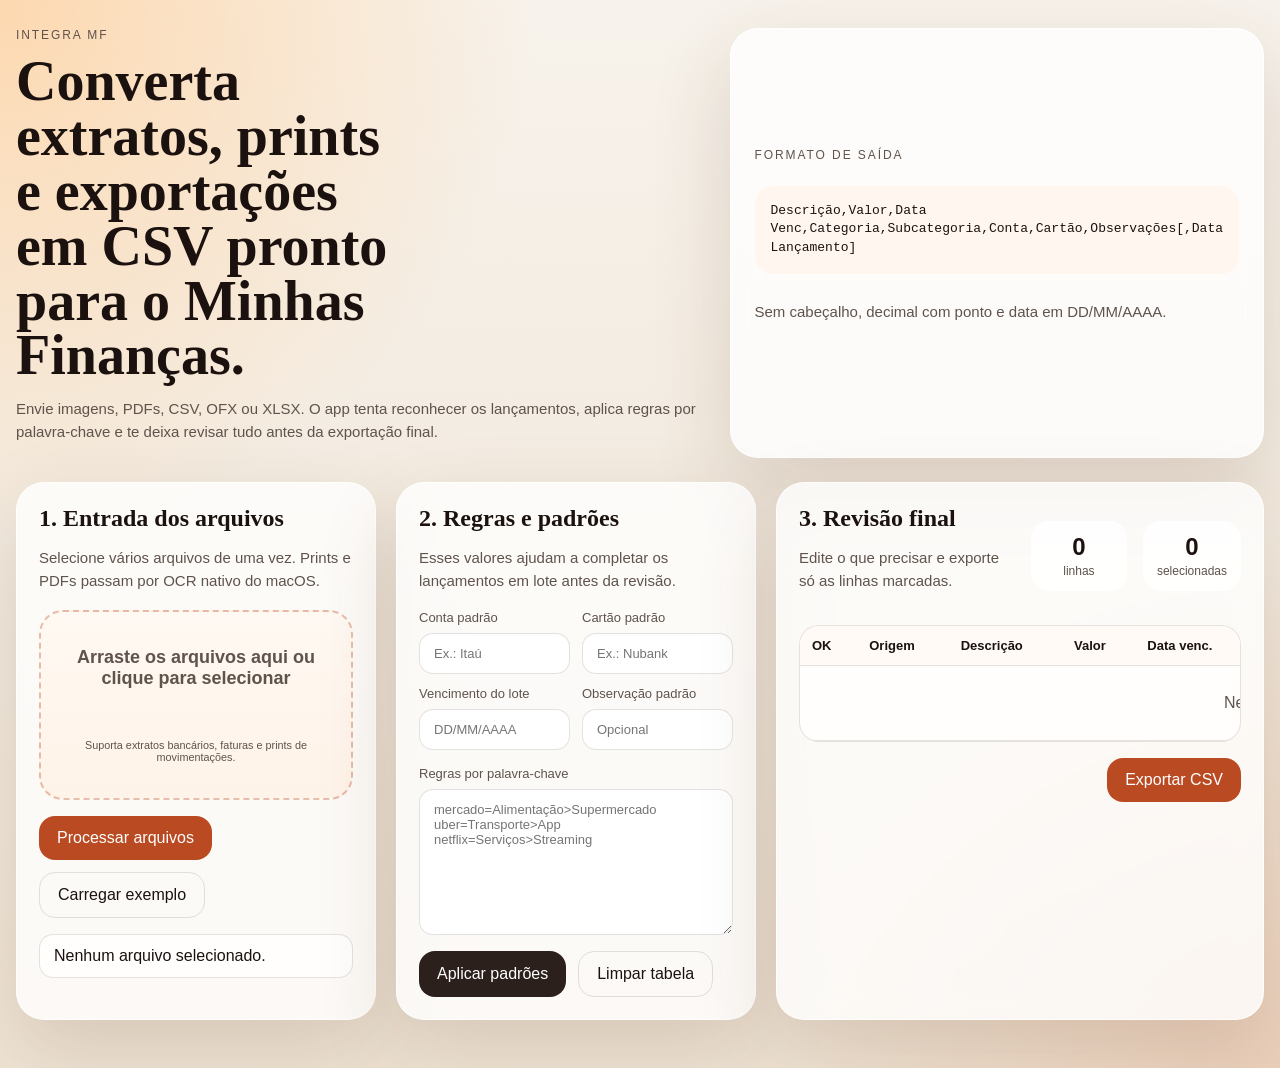
==== static/index.html @ c79da501 "feat: cria integrador para importacao no minhas financas" ====
<!doctype html>
<html lang="pt-BR">
  <head>
    <meta charset="utf-8" />
    <meta name="viewport" content="width=device-width, initial-scale=1" />
    <title>Integra MF</title>
    <link rel="stylesheet" href="/static/styles.css" />
  </head>
  <body>
    <div class="page-shell">
      <header class="hero">
        <div>
          <p class="eyebrow">Integra MF</p>
          <h1>Converta extratos, prints e exportações em CSV pronto para o Minhas Finanças.</h1>
          <p class="lede">
            Envie imagens, PDFs, CSV, OFX ou XLSX. O app tenta reconhecer os lançamentos, aplica regras por palavra-chave e te deixa revisar tudo antes da exportação final.
          </p>
        </div>
        <div class="hero-card">
          <p class="card-kicker">Formato de saída</p>
          <code>Descrição,Valor,Data Venc,Categoria,Subcategoria,Conta,Cartão,Observações[,Data Lançamento]</code>
          <p class="muted">Sem cabeçalho, decimal com ponto e data em DD/MM/AAAA.</p>
        </div>
      </header>

      <main class="grid">
        <section class="panel upload-panel">
          <div class="panel-head">
            <h2>1. Entrada dos arquivos</h2>
            <p>Selecione vários arquivos de uma vez. Prints e PDFs passam por OCR nativo do macOS.</p>
          </div>
          <label class="dropzone" for="files">
            <input id="files" type="file" multiple accept=".csv,.txt,.xlsx,.ofx,.pdf,.png,.jpg,.jpeg,.heic" />
            <span>Arraste os arquivos aqui ou clique para selecionar</span>
            <small>Suporta extratos bancários, faturas e prints de movimentações.</small>
          </label>
          <div class="actions">
            <button id="processBtn" class="primary">Processar arquivos</button>
            <button id="sampleBtn" class="ghost" type="button">Carregar exemplo</button>
          </div>
          <ul id="selectedFiles" class="file-list"></ul>
          <div id="diagnostics" class="diagnostics"></div>
        </section>

        <section class="panel settings-panel">
          <div class="panel-head">
            <h2>2. Regras e padrões</h2>
            <p>Esses valores ajudam a completar os lançamentos em lote antes da revisão.</p>
          </div>
          <div class="form-grid">
            <label>
              Conta padrão
              <input id="defaultAccount" placeholder="Ex.: Itaú" />
            </label>
            <label>
              Cartão padrão
              <input id="defaultCard" placeholder="Ex.: Nubank" />
            </label>
            <label>
              Vencimento do lote
              <input id="defaultDueDate" placeholder="DD/MM/AAAA" />
            </label>
            <label>
              Observação padrão
              <input id="defaultObservation" placeholder="Opcional" />
            </label>
          </div>
          <label class="rules">
            Regras por palavra-chave
            <textarea id="rulesText" rows="8" placeholder="mercado=Alimentação>Supermercado&#10;uber=Transporte>App&#10;netflix=Serviços>Streaming"></textarea>
          </label>
          <div class="actions">
            <button id="applyDefaultsBtn" class="secondary" type="button">Aplicar padrões</button>
            <button id="clearBtn" class="ghost" type="button">Limpar tabela</button>
          </div>
        </section>

        <section class="panel table-panel">
          <div class="panel-head table-head">
            <div>
              <h2>3. Revisão final</h2>
              <p>Edite o que precisar e exporte só as linhas marcadas.</p>
            </div>
            <div class="stats">
              <div class="stat">
                <strong id="recordCount">0</strong>
                <span>linhas</span>
              </div>
              <div class="stat">
                <strong id="selectedCount">0</strong>
                <span>selecionadas</span>
              </div>
            </div>
          </div>
          <div class="table-wrap">
            <table>
              <thead>
                <tr>
                  <th>OK</th>
                  <th>Origem</th>
                  <th>Descrição</th>
                  <th>Valor</th>
                  <th>Data venc.</th>
                  <th>Categoria</th>
                  <th>Subcategoria</th>
                  <th>Conta</th>
                  <th>Cartão</th>
                  <th>Observações</th>
                  <th>Data lanç.</th>
                </tr>
              </thead>
              <tbody id="recordsBody">
                <tr class="empty-state">
                  <td colspan="11">Nenhum lançamento carregado ainda.</td>
                </tr>
              </tbody>
            </table>
          </div>
          <div class="actions sticky-actions">
            <button id="exportBtn" class="primary" type="button">Exportar CSV</button>
          </div>
        </section>
      </main>
    </div>

    <template id="rowTemplate">
      <tr>
        <td><input data-field="selected" type="checkbox" checked /></td>
        <td class="source-cell"></td>
        <td><input data-field="description" /></td>
        <td><input data-field="amount" /></td>
        <td><input data-field="due_date" placeholder="DD/MM/AAAA" /></td>
        <td><input data-field="category" /></td>
        <td><input data-field="subcategory" /></td>
        <td><input data-field="account" /></td>
        <td><input data-field="card" /></td>
        <td><input data-field="observations" /></td>
        <td><input data-field="launch_date" placeholder="DD/MM/AAAA HH:mm" /></td>
      </tr>
    </template>

    <script src="/static/app.js"></script>
  </body>
  </html>
---- static/styles.css ----
:root {
  --bg: #f3efe7;
  --panel: rgba(255, 255, 255, 0.78);
  --panel-strong: rgba(255, 255, 255, 0.92);
  --text: #1b120f;
  --muted: #5f534c;
  --line: rgba(68, 51, 41, 0.14);
  --accent: #ba4a22;
  --accent-soft: #ffd8b6;
  --ok: #264e36;
  --shadow: 0 30px 80px rgba(88, 48, 26, 0.16);
}

* {
  box-sizing: border-box;
}

body {
  margin: 0;
  color: var(--text);
  font-family: "Avenir Next", "Segoe UI", sans-serif;
  background:
    radial-gradient(circle at top left, rgba(255, 208, 156, 0.75), transparent 32%),
    radial-gradient(circle at bottom right, rgba(218, 119, 68, 0.18), transparent 30%),
    linear-gradient(180deg, #f7f2eb 0%, #efe4d5 100%);
  min-height: 100vh;
}

.page-shell {
  width: min(1380px, calc(100vw - 32px));
  margin: 0 auto;
  padding: 28px 0 48px;
}

.hero {
  display: grid;
  grid-template-columns: 1.35fr 0.9fr;
  gap: 24px;
  align-items: stretch;
  margin-bottom: 24px;
}

.eyebrow,
.card-kicker {
  margin: 0 0 12px;
  text-transform: uppercase;
  letter-spacing: 0.16em;
  font-size: 12px;
  color: var(--muted);
}

h1,
h2 {
  margin: 0;
  font-family: Georgia, "Times New Roman", serif;
  font-weight: 700;
}

h1 {
  font-size: clamp(32px, 5vw, 56px);
  line-height: 0.98;
  max-width: 14ch;
}

.lede,
.panel-head p,
.muted {
  color: var(--muted);
  font-size: 15px;
  line-height: 1.5;
}

.hero-card,
.panel {
  background: var(--panel);
  backdrop-filter: blur(14px);
  border: 1px solid rgba(255, 255, 255, 0.8);
  border-radius: 28px;
  box-shadow: var(--shadow);
}

.hero-card {
  padding: 24px;
  display: flex;
  flex-direction: column;
  justify-content: center;
  gap: 12px;
}

.hero-card code {
  background: #fff7ef;
  border-radius: 18px;
  padding: 16px;
  white-space: normal;
  line-height: 1.45;
}

.grid {
  display: grid;
  grid-template-columns: 360px 360px 1fr;
  gap: 20px;
}

.panel {
  padding: 22px;
}

.table-panel {
  min-width: 0;
}

.panel-head {
  margin-bottom: 18px;
}

.dropzone {
  display: grid;
  place-items: center;
  text-align: center;
  min-height: 190px;
  border: 2px dashed rgba(186, 74, 34, 0.34);
  border-radius: 24px;
  background: linear-gradient(180deg, rgba(255, 248, 241, 0.9), rgba(255, 240, 226, 0.7));
  cursor: pointer;
  padding: 18px;
}

.dropzone input {
  display: none;
}

.dropzone span {
  font-size: 18px;
  font-weight: 700;
}

.dropzone small {
  margin-top: 8px;
  color: var(--muted);
}

.actions {
  display: flex;
  flex-wrap: wrap;
  gap: 12px;
  margin-top: 16px;
}

button {
  border: 0;
  border-radius: 16px;
  padding: 13px 18px;
  font: inherit;
  cursor: pointer;
  transition: transform 0.16s ease, opacity 0.16s ease;
}

button:hover {
  transform: translateY(-1px);
}

button.primary {
  background: var(--accent);
  color: white;
}

button.secondary {
  background: #2b201b;
  color: white;
}

button.ghost {
  background: transparent;
  border: 1px solid var(--line);
  color: var(--text);
}

.file-list,
.diagnostics {
  margin: 16px 0 0;
  padding: 0;
  list-style: none;
}

.file-list li,
.diagnostics p {
  margin: 0 0 8px;
  padding: 12px 14px;
  background: rgba(255, 255, 255, 0.76);
  border-radius: 14px;
  border: 1px solid var(--line);
}

.form-grid {
  display: grid;
  grid-template-columns: 1fr 1fr;
  gap: 12px;
}

label {
  display: grid;
  gap: 8px;
  font-size: 13px;
  color: var(--muted);
}

input,
textarea {
  width: 100%;
  border: 1px solid var(--line);
  border-radius: 14px;
  padding: 12px 14px;
  font: inherit;
  color: var(--text);
  background: var(--panel-strong);
}

textarea {
  resize: vertical;
}

.rules {
  margin-top: 16px;
}

.table-head,
.stats {
  display: flex;
  align-items: center;
  justify-content: space-between;
  gap: 16px;
}

.stats {
  justify-content: flex-end;
}

.stat {
  min-width: 96px;
  padding: 12px 14px;
  border-radius: 18px;
  background: rgba(255, 255, 255, 0.82);
  text-align: center;
}

.stat strong {
  display: block;
  font-size: 24px;
}

.stat span {
  color: var(--muted);
  font-size: 12px;
}

.table-wrap {
  overflow: auto;
  border-radius: 20px;
  border: 1px solid var(--line);
  background: rgba(255, 255, 255, 0.74);
}

table {
  width: 100%;
  border-collapse: collapse;
  min-width: 1120px;
}

th,
td {
  padding: 12px;
  border-bottom: 1px solid var(--line);
  text-align: left;
  vertical-align: top;
}

th {
  position: sticky;
  top: 0;
  background: #fffaf6;
  z-index: 1;
  font-size: 13px;
}

td input[type="checkbox"] {
  width: 18px;
  height: 18px;
  accent-color: var(--ok);
}

.source-cell {
  color: var(--muted);
  font-size: 12px;
  min-width: 140px;
}

.empty-state td {
  text-align: center;
  color: var(--muted);
  padding: 28px;
}

.sticky-actions {
  justify-content: flex-end;
}

@media (max-width: 1160px) {
  .hero,
  .grid {
    grid-template-columns: 1fr;
  }
}

@media (max-width: 720px) {
  .page-shell {
    width: min(100vw - 18px, 100%);
    padding-top: 12px;
  }

  .panel,
  .hero-card {
    border-radius: 22px;
    padding: 18px;
  }

  .form-grid {
    grid-template-columns: 1fr;
  }

  h1 {
    max-width: none;
  }
}
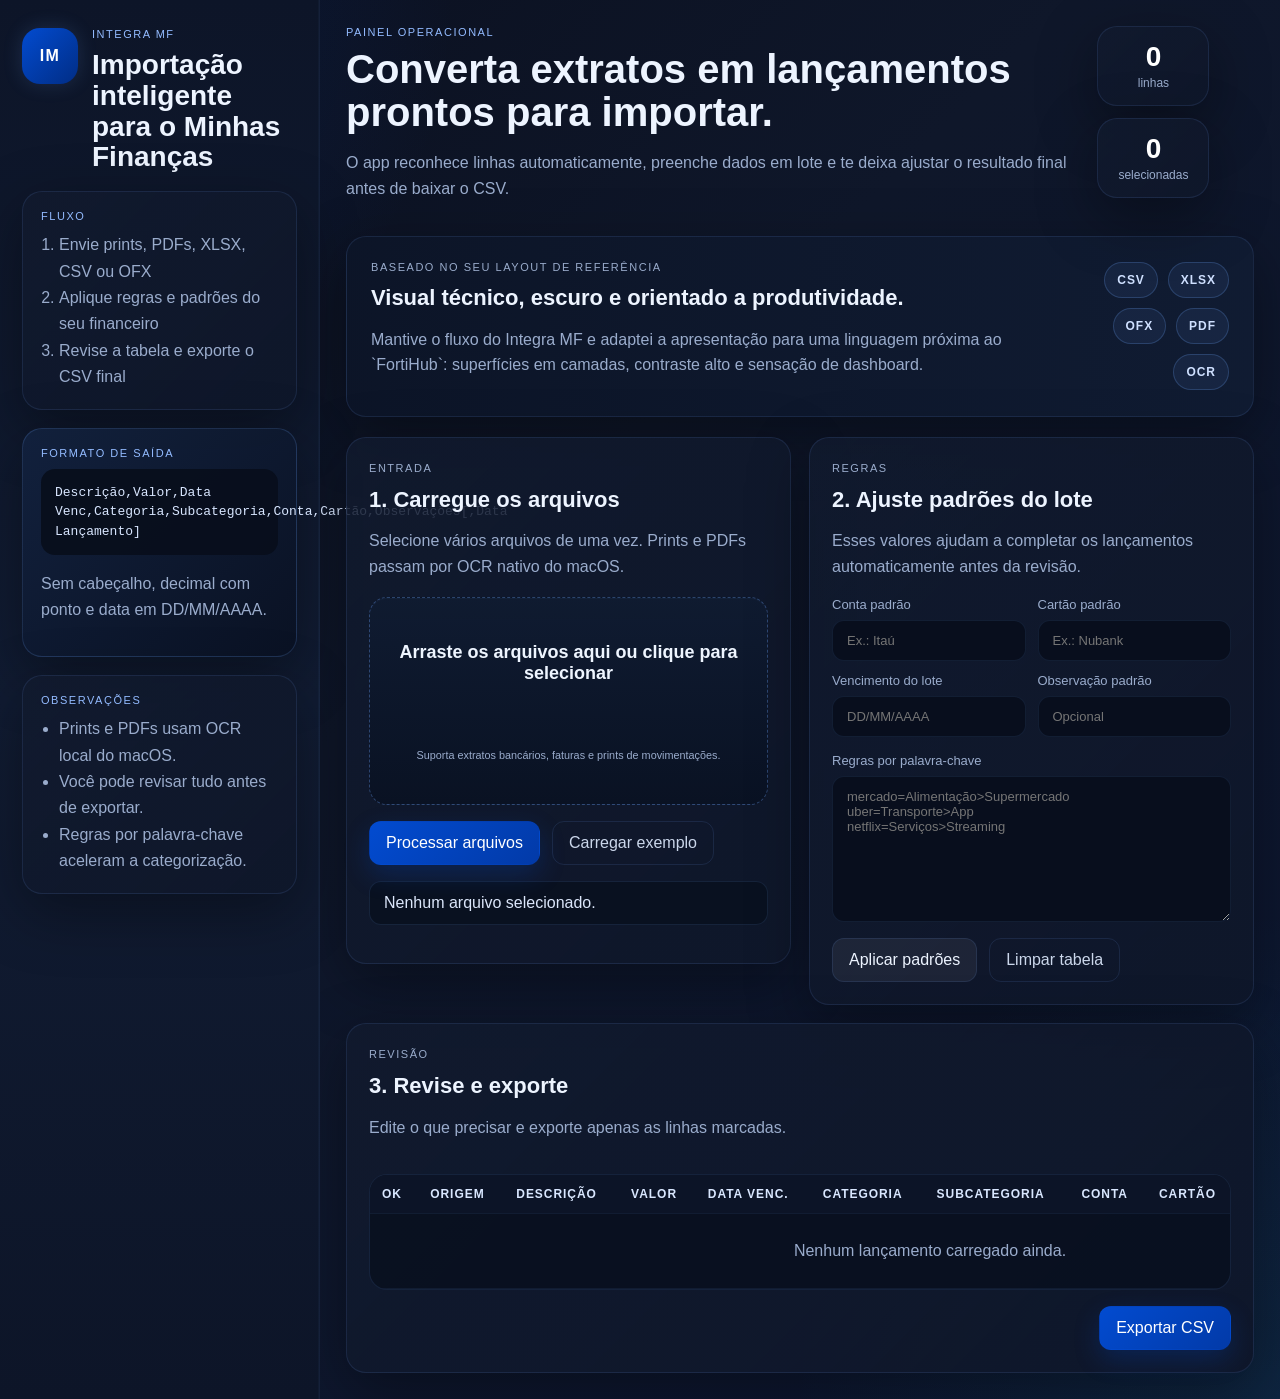
==== commit c14881b2: "new-layout" ====
--- a/static/index.html
+++ b/static/index.html
@@ -1,5 +1,5 @@
 <!doctype html>
-<html lang="pt-BR">
+<html lang="pt-BR" class="dark">
   <head>
     <meta charset="utf-8" />
     <meta name="viewport" content="width=device-width, initial-scale=1" />
@@ -7,119 +7,170 @@
     <link rel="stylesheet" href="/static/styles.css" />
   </head>
   <body>
-    <div class="page-shell">
-      <header class="hero">
-        <div>
-          <p class="eyebrow">Integra MF</p>
-          <h1>Converta extratos, prints e exportações em CSV pronto para o Minhas Finanças.</h1>
-          <p class="lede">
-            Envie imagens, PDFs, CSV, OFX ou XLSX. O app tenta reconhecer os lançamentos, aplica regras por palavra-chave e te deixa revisar tudo antes da exportação final.
-          </p>
+    <div class="app-shell">
+      <aside class="sidebar">
+        <div class="brand-block">
+          <div class="brand-mark">IM</div>
+          <div>
+            <p class="eyebrow">Integra MF</p>
+            <h1>Importação inteligente para o Minhas Finanças</h1>
+          </div>
         </div>
-        <div class="hero-card">
-          <p class="card-kicker">Formato de saída</p>
+
+        <div class="sidebar-card">
+          <p class="card-label">Fluxo</p>
+          <ol class="step-list">
+            <li>Envie prints, PDFs, XLSX, CSV ou OFX</li>
+            <li>Aplique regras e padrões do seu financeiro</li>
+            <li>Revise a tabela e exporte o CSV final</li>
+          </ol>
+        </div>
+
+        <div class="sidebar-card accent-card">
+          <p class="card-label">Formato de saída</p>
           <code>Descrição,Valor,Data Venc,Categoria,Subcategoria,Conta,Cartão,Observações[,Data Lançamento]</code>
           <p class="muted">Sem cabeçalho, decimal com ponto e data em DD/MM/AAAA.</p>
         </div>
-      </header>
 
-      <main class="grid">
-        <section class="panel upload-panel">
-          <div class="panel-head">
-            <h2>1. Entrada dos arquivos</h2>
-            <p>Selecione vários arquivos de uma vez. Prints e PDFs passam por OCR nativo do macOS.</p>
+        <div class="sidebar-card">
+          <p class="card-label">Observações</p>
+          <ul class="sidebar-notes">
+            <li>Prints e PDFs usam OCR local do macOS.</li>
+            <li>Você pode revisar tudo antes de exportar.</li>
+            <li>Regras por palavra-chave aceleram a categorização.</li>
+          </ul>
+        </div>
+      </aside>
+
+      <main class="workspace">
+        <header class="topbar">
+          <div>
+            <p class="eyebrow">Painel Operacional</p>
+            <h2>Converta extratos em lançamentos prontos para importar.</h2>
+            <p class="lede">
+              O app reconhece linhas automaticamente, preenche dados em lote e te deixa ajustar o resultado final antes de baixar o CSV.
+            </p>
           </div>
-          <label class="dropzone" for="files">
-            <input id="files" type="file" multiple accept=".csv,.txt,.xlsx,.ofx,.pdf,.png,.jpg,.jpeg,.heic" />
-            <span>Arraste os arquivos aqui ou clique para selecionar</span>
-            <small>Suporta extratos bancários, faturas e prints de movimentações.</small>
-          </label>
-          <div class="actions">
-            <button id="processBtn" class="primary">Processar arquivos</button>
-            <button id="sampleBtn" class="ghost" type="button">Carregar exemplo</button>
+          <div class="topbar-stats">
+            <div class="metric-card">
+              <strong id="recordCount">0</strong>
+              <span>linhas</span>
+            </div>
+            <div class="metric-card">
+              <strong id="selectedCount">0</strong>
+              <span>selecionadas</span>
+            </div>
           </div>
-          <ul id="selectedFiles" class="file-list"></ul>
-          <div id="diagnostics" class="diagnostics"></div>
-        </section>
+        </header>
 
-        <section class="panel settings-panel">
-          <div class="panel-head">
-            <h2>2. Regras e padrões</h2>
-            <p>Esses valores ajudam a completar os lançamentos em lote antes da revisão.</p>
+        <section class="hero-banner">
+          <div class="hero-copy">
+            <p class="eyebrow">Baseado no seu layout de referência</p>
+            <h3>Visual técnico, escuro e orientado a produtividade.</h3>
+            <p>
+              Mantive o fluxo do Integra MF e adaptei a apresentação para uma linguagem próxima ao `FortiHub`: superfícies em camadas, contraste alto e sensação de dashboard.
+            </p>
           </div>
-          <div class="form-grid">
-            <label>
-              Conta padrão
-              <input id="defaultAccount" placeholder="Ex.: Itaú" />
-            </label>
-            <label>
-              Cartão padrão
-              <input id="defaultCard" placeholder="Ex.: Nubank" />
-            </label>
-            <label>
-              Vencimento do lote
-              <input id="defaultDueDate" placeholder="DD/MM/AAAA" />
-            </label>
-            <label>
-              Observação padrão
-              <input id="defaultObservation" placeholder="Opcional" />
-            </label>
-          </div>
-          <label class="rules">
-            Regras por palavra-chave
-            <textarea id="rulesText" rows="8" placeholder="mercado=Alimentação>Supermercado&#10;uber=Transporte>App&#10;netflix=Serviços>Streaming"></textarea>
-          </label>
-          <div class="actions">
-            <button id="applyDefaultsBtn" class="secondary" type="button">Aplicar padrões</button>
-            <button id="clearBtn" class="ghost" type="button">Limpar tabela</button>
+          <div class="hero-chips">
+            <span>CSV</span>
+            <span>XLSX</span>
+            <span>OFX</span>
+            <span>PDF</span>
+            <span>OCR</span>
           </div>
         </section>
 
-        <section class="panel table-panel">
-          <div class="panel-head table-head">
-            <div>
-              <h2>3. Revisão final</h2>
-              <p>Edite o que precisar e exporte só as linhas marcadas.</p>
+        <div class="content-grid">
+          <section class="panel upload-panel">
+            <div class="panel-head">
+              <p class="card-label">Entrada</p>
+              <h3>1. Carregue os arquivos</h3>
+              <p>Selecione vários arquivos de uma vez. Prints e PDFs passam por OCR nativo do macOS.</p>
             </div>
-            <div class="stats">
-              <div class="stat">
-                <strong id="recordCount">0</strong>
-                <span>linhas</span>
-              </div>
-              <div class="stat">
-                <strong id="selectedCount">0</strong>
-                <span>selecionadas</span>
+            <label class="dropzone" for="files">
+              <input id="files" type="file" multiple accept=".csv,.txt,.xlsx,.ofx,.pdf,.png,.jpg,.jpeg,.heic" />
+              <span>Arraste os arquivos aqui ou clique para selecionar</span>
+              <small>Suporta extratos bancários, faturas e prints de movimentações.</small>
+            </label>
+            <div class="actions">
+              <button id="processBtn" class="primary">Processar arquivos</button>
+              <button id="sampleBtn" class="ghost" type="button">Carregar exemplo</button>
+            </div>
+            <ul id="selectedFiles" class="file-list"></ul>
+            <div id="diagnostics" class="diagnostics"></div>
+          </section>
+
+          <section class="panel settings-panel">
+            <div class="panel-head">
+              <p class="card-label">Regras</p>
+              <h3>2. Ajuste padrões do lote</h3>
+              <p>Esses valores ajudam a completar os lançamentos automaticamente antes da revisão.</p>
+            </div>
+            <div class="form-grid">
+              <label>
+                Conta padrão
+                <input id="defaultAccount" placeholder="Ex.: Itaú" />
+              </label>
+              <label>
+                Cartão padrão
+                <input id="defaultCard" placeholder="Ex.: Nubank" />
+              </label>
+              <label>
+                Vencimento do lote
+                <input id="defaultDueDate" placeholder="DD/MM/AAAA" />
+              </label>
+              <label>
+                Observação padrão
+                <input id="defaultObservation" placeholder="Opcional" />
+              </label>
+            </div>
+            <label class="rules">
+              Regras por palavra-chave
+              <textarea id="rulesText" rows="8" placeholder="mercado=Alimentação>Supermercado&#10;uber=Transporte>App&#10;netflix=Serviços>Streaming"></textarea>
+            </label>
+            <div class="actions">
+              <button id="applyDefaultsBtn" class="secondary" type="button">Aplicar padrões</button>
+              <button id="clearBtn" class="ghost" type="button">Limpar tabela</button>
+            </div>
+          </section>
+
+          <section class="panel table-panel">
+            <div class="panel-head table-head">
+              <div>
+                <p class="card-label">Revisão</p>
+                <h3>3. Revise e exporte</h3>
+                <p>Edite o que precisar e exporte apenas as linhas marcadas.</p>
               </div>
             </div>
-          </div>
-          <div class="table-wrap">
-            <table>
-              <thead>
-                <tr>
-                  <th>OK</th>
-                  <th>Origem</th>
-                  <th>Descrição</th>
-                  <th>Valor</th>
-                  <th>Data venc.</th>
-                  <th>Categoria</th>
-                  <th>Subcategoria</th>
-                  <th>Conta</th>
-                  <th>Cartão</th>
-                  <th>Observações</th>
-                  <th>Data lanç.</th>
-                </tr>
-              </thead>
-              <tbody id="recordsBody">
-                <tr class="empty-state">
-                  <td colspan="11">Nenhum lançamento carregado ainda.</td>
-                </tr>
-              </tbody>
-            </table>
-          </div>
-          <div class="actions sticky-actions">
-            <button id="exportBtn" class="primary" type="button">Exportar CSV</button>
-          </div>
-        </section>
+            <div class="table-wrap custom-scrollbar">
+              <table>
+                <thead>
+                  <tr>
+                    <th>OK</th>
+                    <th>Origem</th>
+                    <th>Descrição</th>
+                    <th>Valor</th>
+                    <th>Data venc.</th>
+                    <th>Categoria</th>
+                    <th>Subcategoria</th>
+                    <th>Conta</th>
+                    <th>Cartão</th>
+                    <th>Observações</th>
+                    <th>Data lanç.</th>
+                  </tr>
+                </thead>
+                <tbody id="recordsBody">
+                  <tr class="empty-state">
+                    <td colspan="11">Nenhum lançamento carregado ainda.</td>
+                  </tr>
+                </tbody>
+              </table>
+            </div>
+            <div class="actions sticky-actions">
+              <button id="exportBtn" class="primary" type="button">Exportar CSV</button>
+            </div>
+          </section>
+        </div>
       </main>
     </div>
 
@@ -141,4 +192,4 @@
 
     <script src="/static/app.js"></script>
   </body>
-  </html>
+</html>
--- a/static/styles.css
+++ b/static/styles.css
@@ -1,104 +1,239 @@
 :root {
-  --bg: #f3efe7;
-  --panel: rgba(255, 255, 255, 0.78);
-  --panel-strong: rgba(255, 255, 255, 0.92);
-  --text: #1b120f;
-  --muted: #5f534c;
-  --line: rgba(68, 51, 41, 0.14);
-  --accent: #ba4a22;
-  --accent-soft: #ffd8b6;
-  --ok: #264e36;
-  --shadow: 0 30px 80px rgba(88, 48, 26, 0.16);
-}
-
-* {
+  --bg-0: #09111f;
+  --bg-1: #0c1528;
+  --bg-2: #101b31;
+  --surface-0: rgba(15, 23, 42, 0.92);
+  --surface-1: rgba(17, 28, 51, 0.92);
+  --surface-2: rgba(23, 37, 65, 0.92);
+  --surface-3: rgba(8, 14, 28, 0.9);
+  --text: #edf4ff;
+  --muted: #9aaccc;
+  --line: rgba(112, 167, 255, 0.12);
+  --line-strong: rgba(112, 167, 255, 0.22);
+  --brand: #70a7ff;
+  --brand-strong: #024bd0;
+  --brand-soft: rgba(112, 167, 255, 0.16);
+  --ok: #4ade80;
+  --shadow: 0 18px 60px rgba(0, 0, 0, 0.36);
+}
+
+*,
+*::before,
+*::after {
   box-sizing: border-box;
+}
+
+html,
+body {
+  min-height: 100%;
 }
 
 body {
   margin: 0;
   color: var(--text);
-  font-family: "Avenir Next", "Segoe UI", sans-serif;
+  font-family: "Segoe UI", Tahoma, Geneva, Verdana, sans-serif;
   background:
-    radial-gradient(circle at top left, rgba(255, 208, 156, 0.75), transparent 32%),
-    radial-gradient(circle at bottom right, rgba(218, 119, 68, 0.18), transparent 30%),
-    linear-gradient(180deg, #f7f2eb 0%, #efe4d5 100%);
+    radial-gradient(circle at top left, rgba(2, 75, 208, 0.18), transparent 24%),
+    radial-gradient(circle at bottom right, rgba(34, 211, 238, 0.08), transparent 26%),
+    linear-gradient(135deg, #0a0f1e 0%, #0f172a 40%, #0c1631 100%);
+  selection-background-color: var(--brand);
+}
+
+body,
+button,
+input,
+textarea {
+  transition:
+    background-color 0.35s cubic-bezier(0.4, 0, 0.2, 1),
+    border-color 0.35s cubic-bezier(0.4, 0, 0.2, 1),
+    color 0.35s cubic-bezier(0.4, 0, 0.2, 1),
+    box-shadow 0.35s cubic-bezier(0.4, 0, 0.2, 1),
+    transform 0.2s cubic-bezier(0.4, 0, 0.2, 1);
+}
+
+.app-shell {
+  display: grid;
+  grid-template-columns: 320px minmax(0, 1fr);
   min-height: 100vh;
 }
 
-.page-shell {
-  width: min(1380px, calc(100vw - 32px));
-  margin: 0 auto;
-  padding: 28px 0 48px;
-}
-
-.hero {
-  display: grid;
-  grid-template-columns: 1.35fr 0.9fr;
-  gap: 24px;
-  align-items: stretch;
-  margin-bottom: 24px;
+.sidebar {
+  background: linear-gradient(180deg, #0d1528 0%, #111c33 50%, #0d1528 100%);
+  border-right: 1px solid rgba(112, 167, 255, 0.08);
+  padding: 28px 22px;
+  display: flex;
+  flex-direction: column;
+  gap: 18px;
+  box-shadow: inset -1px 0 0 rgba(112, 167, 255, 0.04);
+}
+
+.brand-block {
+  display: grid;
+  grid-template-columns: 56px 1fr;
+  gap: 14px;
+  align-items: start;
+}
+
+.brand-mark {
+  display: grid;
+  place-items: center;
+  width: 56px;
+  height: 56px;
+  border-radius: 18px;
+  background: linear-gradient(135deg, var(--brand-strong), #012d85);
+  color: white;
+  font-weight: 700;
+  letter-spacing: 0.08em;
+  box-shadow: 0 0 20px rgba(112, 167, 255, 0.16);
 }
 
 .eyebrow,
-.card-kicker {
-  margin: 0 0 12px;
+.card-label {
+  margin: 0 0 10px;
   text-transform: uppercase;
-  letter-spacing: 0.16em;
-  font-size: 12px;
-  color: var(--muted);
+  letter-spacing: 0.14em;
+  font-size: 11px;
+  color: #93bbff;
 }
 
 h1,
+h2,
+h3 {
+  margin: 0;
+  font-weight: 700;
+}
+
+h1 {
+  font-size: 28px;
+  line-height: 1.1;
+}
+
 h2 {
+  font-size: clamp(28px, 4vw, 40px);
+  line-height: 1.08;
+}
+
+h3 {
+  font-size: 22px;
+  line-height: 1.12;
+}
+
+.sidebar-card,
+.panel,
+.hero-banner,
+.metric-card {
+  background: linear-gradient(135deg, rgba(17, 26, 46, 0.84) 0%, rgba(15, 23, 42, 0.96) 100%);
+  border: 1px solid var(--line);
+  border-radius: 20px;
+  box-shadow: var(--shadow);
+}
+
+.sidebar-card {
+  padding: 18px;
+}
+
+.accent-card {
+  background:
+    linear-gradient(135deg, rgba(18, 33, 61, 0.98) 0%, rgba(10, 18, 35, 0.98) 100%);
+  border-color: rgba(112, 167, 255, 0.18);
+}
+
+.sidebar-card code {
+  display: block;
+  padding: 14px;
+  border-radius: 14px;
+  background: rgba(8, 14, 28, 0.94);
+  color: #d8e6ff;
+  line-height: 1.5;
+  white-space: normal;
+}
+
+.step-list,
+.sidebar-notes {
   margin: 0;
-  font-family: Georgia, "Times New Roman", serif;
-  font-weight: 700;
-}
-
-h1 {
-  font-size: clamp(32px, 5vw, 56px);
-  line-height: 0.98;
-  max-width: 14ch;
-}
-
+  padding-left: 18px;
+  color: var(--muted);
+  line-height: 1.65;
+}
+
+.muted,
 .lede,
 .panel-head p,
-.muted {
-  color: var(--muted);
-  font-size: 15px;
-  line-height: 1.5;
-}
-
-.hero-card,
-.panel {
-  background: var(--panel);
-  backdrop-filter: blur(14px);
-  border: 1px solid rgba(255, 255, 255, 0.8);
-  border-radius: 28px;
-  box-shadow: var(--shadow);
-}
-
-.hero-card {
-  padding: 24px;
-  display: flex;
-  flex-direction: column;
-  justify-content: center;
+.hero-copy p {
+  color: var(--muted);
+  line-height: 1.6;
+}
+
+.workspace {
+  padding: 26px;
+  overflow: auto;
+}
+
+.topbar {
+  display: flex;
+  align-items: flex-start;
+  justify-content: space-between;
+  gap: 20px;
+  margin-bottom: 18px;
+}
+
+.topbar-stats {
+  display: flex;
   gap: 12px;
-}
-
-.hero-card code {
-  background: #fff7ef;
-  border-radius: 18px;
-  padding: 16px;
-  white-space: normal;
-  line-height: 1.45;
-}
-
-.grid {
-  display: grid;
-  grid-template-columns: 360px 360px 1fr;
+  flex-wrap: wrap;
+}
+
+.metric-card {
+  min-width: 112px;
+  padding: 14px 16px;
+  text-align: center;
+}
+
+.metric-card strong {
+  display: block;
+  font-size: 28px;
+  color: white;
+}
+
+.metric-card span {
+  color: var(--muted);
+  font-size: 12px;
+}
+
+.hero-banner {
+  margin-bottom: 20px;
+  padding: 22px 24px;
+  display: flex;
+  align-items: center;
+  justify-content: space-between;
   gap: 20px;
+  background:
+    linear-gradient(90deg, rgba(13, 21, 40, 0.94) 0%, rgba(17, 28, 51, 0.94) 100%);
+}
+
+.hero-chips {
+  display: flex;
+  gap: 10px;
+  flex-wrap: wrap;
+  justify-content: flex-end;
+}
+
+.hero-chips span {
+  padding: 10px 12px;
+  border-radius: 999px;
+  border: 1px solid var(--line-strong);
+  background: rgba(112, 167, 255, 0.08);
+  color: #cfe0ff;
+  font-size: 12px;
+  font-weight: 600;
+  letter-spacing: 0.08em;
+}
+
+.content-grid {
+  display: grid;
+  grid-template-columns: 350px 350px minmax(0, 1fr);
+  gap: 18px;
+  align-items: start;
 }
 
 .panel {
@@ -116,13 +251,20 @@
 .dropzone {
   display: grid;
   place-items: center;
+  min-height: 208px;
   text-align: center;
-  min-height: 190px;
-  border: 2px dashed rgba(186, 74, 34, 0.34);
-  border-radius: 24px;
-  background: linear-gradient(180deg, rgba(255, 248, 241, 0.9), rgba(255, 240, 226, 0.7));
+  padding: 20px;
+  border-radius: 18px;
+  border: 1px dashed rgba(112, 167, 255, 0.34);
+  background:
+    linear-gradient(180deg, rgba(16, 27, 49, 0.96), rgba(10, 18, 35, 0.94));
   cursor: pointer;
-  padding: 18px;
+  box-shadow: inset 0 1px 0 rgba(112, 167, 255, 0.04);
+}
+
+.dropzone:hover {
+  border-color: rgba(112, 167, 255, 0.5);
+  box-shadow: 0 0 15px rgba(112, 167, 255, 0.05), 0 4px 20px rgba(0, 0, 0, 0.3);
 }
 
 .dropzone input {
@@ -132,10 +274,11 @@
 .dropzone span {
   font-size: 18px;
   font-weight: 700;
+  color: #eef5ff;
 }
 
 .dropzone small {
-  margin-top: 8px;
+  margin-top: 10px;
   color: var(--muted);
 }
 
@@ -147,32 +290,47 @@
 }
 
 button {
-  border: 0;
-  border-radius: 16px;
-  padding: 13px 18px;
+  border: 1px solid transparent;
+  border-radius: 12px;
+  padding: 12px 16px;
   font: inherit;
   cursor: pointer;
-  transition: transform 0.16s ease, opacity 0.16s ease;
 }
 
 button:hover {
-  transform: translateY(-1px);
+  transform: translateY(-1px) translateZ(0);
+}
+
+button:active {
+  transform: translateY(0) scale(0.98) translateZ(0);
 }
 
 button.primary {
-  background: var(--accent);
+  background: linear-gradient(135deg, var(--brand-strong), #023aa8);
   color: white;
+  box-shadow: 0 10px 26px rgba(2, 75, 208, 0.24);
+}
+
+button.primary:hover {
+  background: linear-gradient(135deg, #0b56e8, #0240b5);
 }
 
 button.secondary {
-  background: #2b201b;
-  color: white;
+  background: rgba(255, 255, 255, 0.06);
+  color: #edf4ff;
+  border-color: var(--line);
 }
 
 button.ghost {
   background: transparent;
-  border: 1px solid var(--line);
-  color: var(--text);
+  color: #cbd7eb;
+  border-color: var(--line);
+}
+
+button.ghost:hover,
+button.secondary:hover {
+  border-color: rgba(112, 167, 255, 0.25);
+  box-shadow: 0 0 15px rgba(112, 167, 255, 0.05), 0 4px 20px rgba(0, 0, 0, 0.3);
 }
 
 .file-list,
@@ -186,9 +344,10 @@
 .diagnostics p {
   margin: 0 0 8px;
   padding: 12px 14px;
-  background: rgba(255, 255, 255, 0.76);
-  border-radius: 14px;
+  background: rgba(9, 16, 30, 0.76);
+  border-radius: 12px;
   border: 1px solid var(--line);
+  color: #dce7fb;
 }
 
 .form-grid {
@@ -207,12 +366,20 @@
 input,
 textarea {
   width: 100%;
-  border: 1px solid var(--line);
-  border-radius: 14px;
+  border: 1px solid rgba(112, 167, 255, 0.1);
+  border-radius: 12px;
   padding: 12px 14px;
   font: inherit;
   color: var(--text);
-  background: var(--panel-strong);
+  background: rgba(8, 14, 28, 0.9);
+  outline: 0;
+}
+
+input:focus,
+textarea:focus {
+  border-color: rgba(112, 167, 255, 0.4);
+  box-shadow: 0 0 0 1px rgba(112, 167, 255, 0.15), 0 0 15px rgba(112, 167, 255, 0.06);
+  transform: scale(1.005);
 }
 
 textarea {
@@ -223,53 +390,48 @@
   margin-top: 16px;
 }
 
-.table-head,
-.stats {
+.table-head {
   display: flex;
   align-items: center;
   justify-content: space-between;
   gap: 16px;
 }
 
-.stats {
-  justify-content: flex-end;
-}
-
-.stat {
-  min-width: 96px;
-  padding: 12px 14px;
-  border-radius: 18px;
-  background: rgba(255, 255, 255, 0.82);
-  text-align: center;
-}
-
-.stat strong {
-  display: block;
-  font-size: 24px;
-}
-
-.stat span {
-  color: var(--muted);
-  font-size: 12px;
-}
-
 .table-wrap {
   overflow: auto;
-  border-radius: 20px;
+  border-radius: 18px;
   border: 1px solid var(--line);
-  background: rgba(255, 255, 255, 0.74);
+  background: rgba(8, 14, 28, 0.72);
+}
+
+.custom-scrollbar::-webkit-scrollbar {
+  width: 8px;
+  height: 8px;
+}
+
+.custom-scrollbar::-webkit-scrollbar-track {
+  background: #1e293b;
+}
+
+.custom-scrollbar::-webkit-scrollbar-thumb {
+  background: #475569;
+  border-radius: 4px;
+}
+
+.custom-scrollbar::-webkit-scrollbar-thumb:hover {
+  background: #64748b;
 }
 
 table {
   width: 100%;
+  min-width: 1120px;
   border-collapse: collapse;
-  min-width: 1120px;
 }
 
 th,
 td {
   padding: 12px;
-  border-bottom: 1px solid var(--line);
+  border-bottom: 1px solid rgba(112, 167, 255, 0.08);
   text-align: left;
   vertical-align: top;
 }
@@ -277,9 +439,16 @@
 th {
   position: sticky;
   top: 0;
-  background: #fffaf6;
   z-index: 1;
-  font-size: 13px;
+  background: rgba(13, 21, 40, 0.96);
+  color: #d9e7ff;
+  font-size: 12px;
+  text-transform: uppercase;
+  letter-spacing: 0.08em;
+}
+
+td {
+  color: #e6efff;
 }
 
 td input[type="checkbox"] {
@@ -289,9 +458,9 @@
 }
 
 .source-cell {
+  min-width: 150px;
   color: var(--muted);
   font-size: 12px;
-  min-width: 140px;
 }
 
 .empty-state td {
@@ -304,30 +473,44 @@
   justify-content: flex-end;
 }
 
-@media (max-width: 1160px) {
-  .hero,
-  .grid {
+@media (max-width: 1280px) {
+  .content-grid {
+    grid-template-columns: 1fr 1fr;
+  }
+
+  .table-panel {
+    grid-column: 1 / -1;
+  }
+}
+
+@media (max-width: 1040px) {
+  .app-shell {
     grid-template-columns: 1fr;
   }
-}
-
-@media (max-width: 720px) {
-  .page-shell {
-    width: min(100vw - 18px, 100%);
-    padding-top: 12px;
-  }
-
-  .panel,
-  .hero-card {
-    border-radius: 22px;
-    padding: 18px;
+
+  .sidebar {
+    border-right: 0;
+    border-bottom: 1px solid rgba(112, 167, 255, 0.08);
+  }
+}
+
+@media (max-width: 860px) {
+  .workspace {
+    padding: 16px;
+  }
+
+  .topbar,
+  .hero-banner,
+  .content-grid {
+    grid-template-columns: 1fr;
+    flex-direction: column;
+  }
+
+  .content-grid {
+    display: grid;
   }
 
   .form-grid {
     grid-template-columns: 1fr;
   }
-
-  h1 {
-    max-width: none;
-  }
-}
+}
